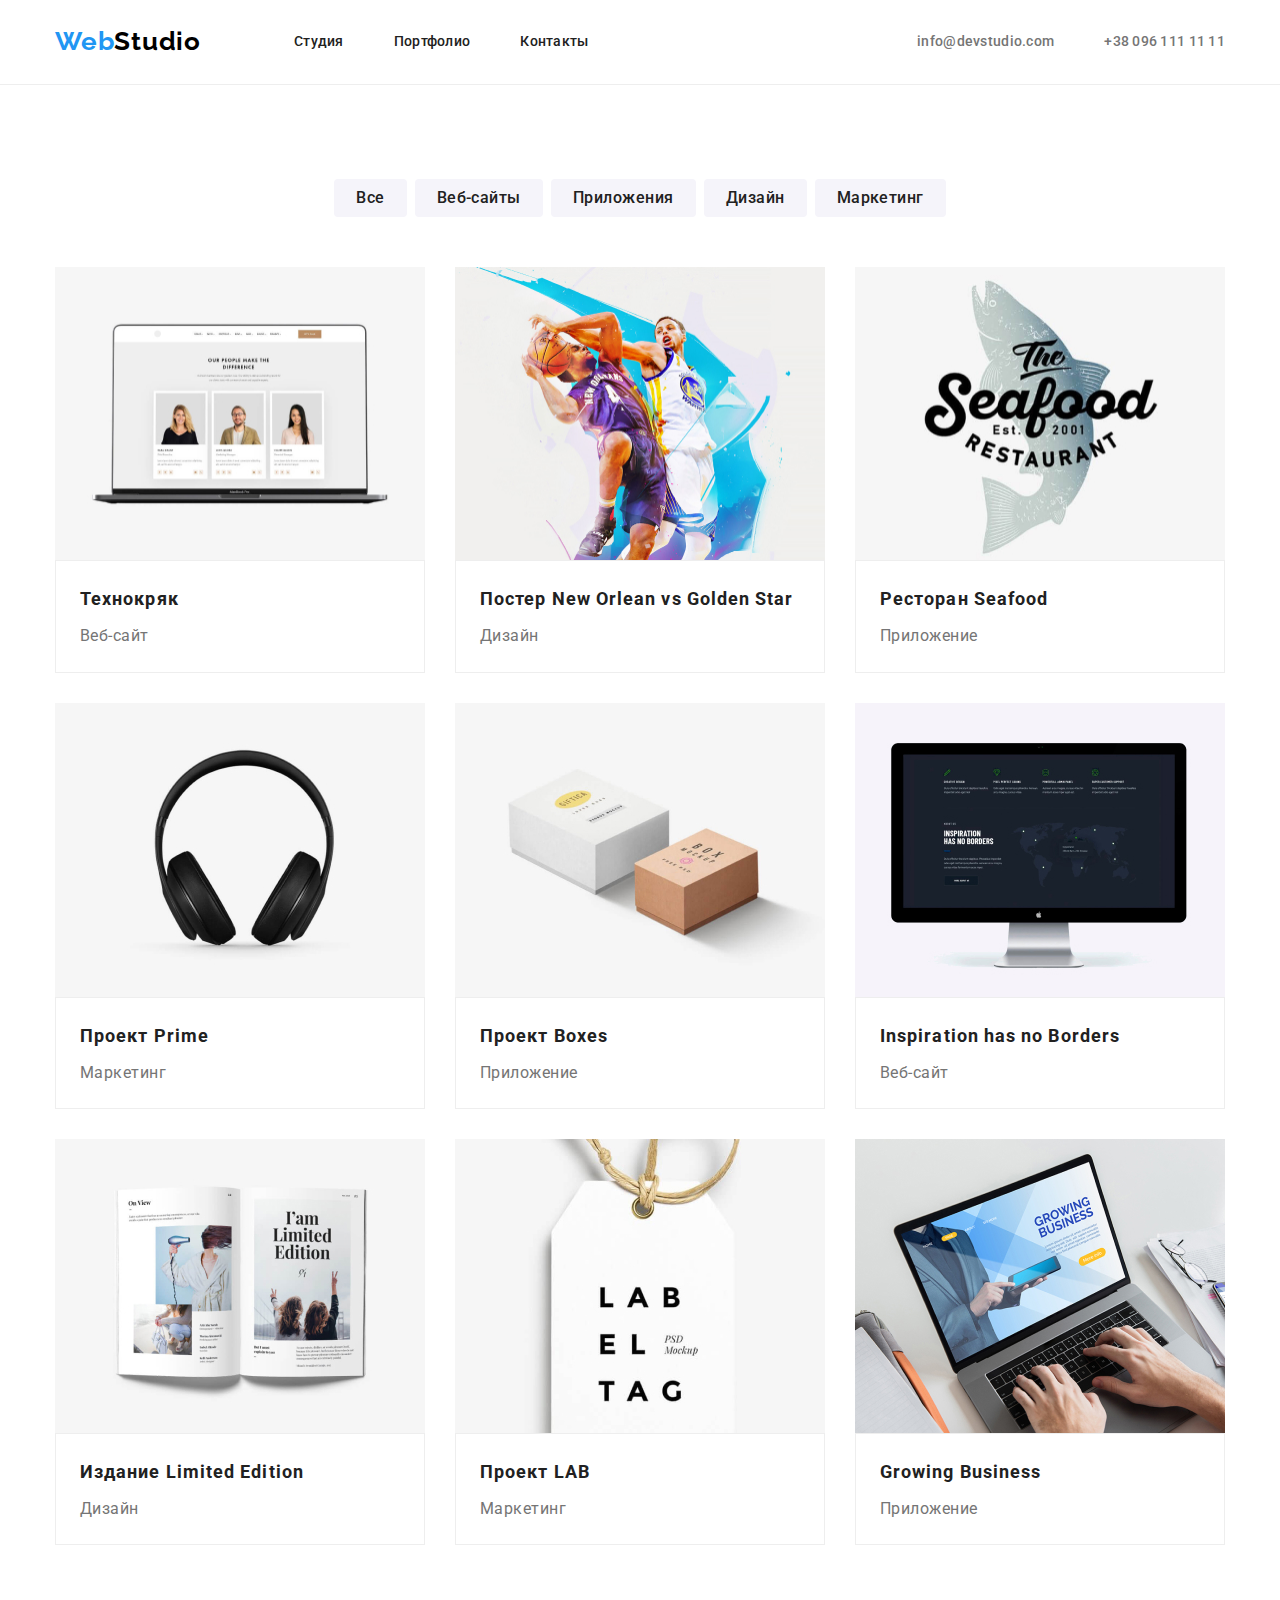
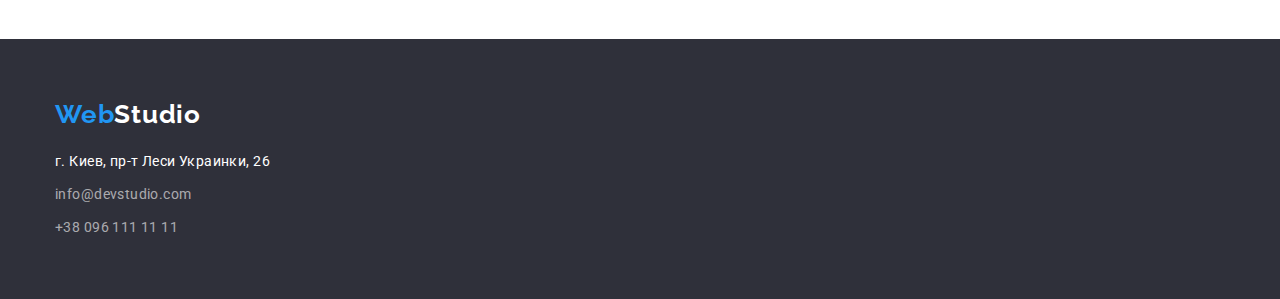
==== portfolio.html @ 852a6ca8 "Додавання фону" ====
<!DOCTYPE html>
<html lang="ru">

<head>
    <meta charset="UTF-8">
    <meta http-equiv="X-UA-Compatible" content="IE=edge">
    <meta name="viewport" content="width=device-width, initial-scale=1.0">
    <link rel="preconnect" href="https://fonts.googleapis.com">
    <link rel="preconnect" href="https://fonts.gstatic.com" crossorigin>
    <link href="https://fonts.googleapis.com/css2?family=Raleway:wght@700&family=Roboto:wght@400;500;700;900&display=swap"
        rel="stylesheet">
    <link rel="stylesheet" href="https://cdnjs.cloudflare.com/ajax/libs/modern-normalize/1.0.0/modern-normalize.min.css"/>
    <link rel="stylesheet" href="./css/styles.css">
    <title>Портфолио</title>
</head>

<body>
    <header class="page-header">
        <div class="container main-nav">
            <nav class="main-nav">
                <a class="logo" href="./index.html">Web<span class="logo-header">Studio</span></a>
                <ul class="site-nav">
                    <li class="site-nav-item"><a class="site-nav-link" href="./index.html">Студия</a></li>
                    <li class="site-nav-item"><a class="site-nav-link" href="#">Портфолио</a></li>
                    <li class="site-nav-item"><a class="site-nav-link" href="#">Контакты</a></li>
                </ul>
            </nav>
            <ul class="auth-nav">
                <li class="auth-nav-item"><a class="auth-nav-link" href="mailto:info@devstudio.com">info@devstudio.com</a></li>
                <li class="auth-nav-item"><a class="auth-nav-link" href="tel:+380961111111">+38 096 111 11 11</a></li>
            </ul>
        </div>
    </header>
    <main>
        <!--Портфолио-->
        <section class="section">
            <div class="container portfolio">
                <h1 class="visually-hidden">Филтри</h1>
                <ul class="filters">
                    <li class="filters-item"><button class="filters-button" type="button">Все</button></li>
                    <li class="filters-item"><button class="filters-button" type="button">Веб-сайты</button></li>
                    <li class="filters-item"><button class="filters-button" type="button">Приложения</button></li>
                    <li class="filters-item"><button class="filters-button" type="button">Дизайн</button></li>
                    <li class="filters-item"><button class="filters-button" type="button">Маркетинг</button></li>
                </ul>
                <ul class="projects">
                    <li class="projects-item">
                        <img src="./images/project1.jpg" alt="Технокряк" width="370" height="294">
                        <div class="projects-content">
                            <h2 class="projects-title">Технокряк</h2>
                            <p class="projects-text">Веб-сайт</p>
                        </div>  
                    </li>
                    <li class="projects-item">
                        <img src="./images/project2.jpg" alt="Постер New Orlean vs Golden Star" width="370" height="294">
                        <div class="projects-content">
                            <h2 class="projects-title">Постер New Orlean vs Golden Star</h2>
                            <p class="projects-text">Дизайн</p>
                        </div>
                    </li>
                    <li class="projects-item">
                        <img src="./images/project3.jpg" alt="Ресторан Seafood" width="370" height="294">
                        <div class="projects-content">
                            <h2 class="projects-title">Ресторан Seafood</h2>
                            <p class="projects-text">Приложение</p>
                        </div>
                    </li>
                    <li class="projects-item">
                        <img src="./images/project4.jpg" alt="Проект Prime" width="370" height="294">
                        <div class="projects-content">
                            <h2 class="projects-title">Проект Prime</h2>
                            <p class="projects-text">Маркетинг</p>
                        </div>
                    </li>
                    <li class="projects-item">
                        <img src="./images/project5.jpg" alt="Проект Boxes" width="370" height="294">
                        <div class="projects-content">
                            <h2 class="projects-title">Проект Boxes</h2>
                            <p class="projects-text">Приложение</p>
                        </div>
                    </li>
                    <li class="projects-item">
                        <img src="./images/project6.jpg" alt="Inspiration has no Borders" width="370" height="294">
                        <div class="projects-content">
                            <h2 class="projects-title">Inspiration has no Borders</h2>
                            <p class="projects-text">Веб-сайт</p>
                        </div>
                    </li>
                    <li class="projects-item">
                        <img src="./images/project7.jpg" alt="Издание Limited Edition" width="370" height="294">
                        <div class="projects-content">
                            <h2 class="projects-title">Издание Limited Edition</h2>
                            <p class="projects-text">Дизайн</p>
                        </div>
                    </li>
                    <li class="projects-item">
                        <img src="./images/project8.jpg" alt="Проект LAB" width="370" height="294">
                        <div class="projects-content">
                            <h2 class="projects-title">Проект LAB</h2>
                            <p class="projects-text">Маркетинг</p>
                        </div>
                    </li>
                    <li class="projects-item">
                        <img src="./images/project9.jpg" alt="Growing Business" width="370" height="294">
                        <div class="projects-content">
                            <h2 class="projects-title">Growing Business</h2>
                            <p class="projects-text">Приложение</p>
                        </div>
                    </li>
                </ul>
            </div>
        </section>
    </main>
    <footer class="page-footer">
        <div class="container footer-list">
            <a class="logo" href="./index.html">Web<span class="logo-footer">Studio</span></a>
            <address class="addres-info">
                <ul class="address-list">
                    <li class="address-item"><a class="address-list-map" href="http://surl.li/bkaxq" target="_blank"
                            rel="noreferrer noopener">г. Киев,
                            пр-т Леси Украинки, 26</a></li>
                    <li class="address-item"><a class="address-list-link"
                            href="mailto:info@devstudio.com">info@devstudio.com</a></li>
                    <li class="address-item"><a class="address-list-link" href="tel:+380961111111">+38 096 111 11 11</a></li>
                </ul>
            </address>
        </div>
    </footer>
</body>
</html>
---- css/styles.css ----
:root {
    --title-color: #212121;
    --text-color: #757575;
    --accent-color: #2196f3;
    --primary-white-color: #ffffff;
    --whitecolor-60color: rgba(255, 255, 255, 0.6);
    --dark-background-color: #2f303a;
    --light-background-color: #f5f4fa;
    --logo-black: #000000;
    --box-shadow-color:rgba(0, 0, 0, 0.15);
    --border-color: #eeeeee;
  }
  body {
    font-family: 'Roboto', sans-serif;
    color: var(--text-color);
    background-color: var(--primary-white-color)
  }
  ul {
    list-style: none;
    margin-top: 0px;
    margin-bottom: 0px;
    padding: 0px;
  }
  h1, h2, h3, p {
    margin: 0px 0px;
  }
  .visually-hidden {
    position: absolute;
    clip: rect(0 0 0 0);
    width: 1px;
    height: 1px;
    margin: -1px;
  }
  img {
    display: block;
    max-width: 100%;
    height: auto;
  }
  .container {
    width: 1200px;
    margin: 0 auto;
    padding-left: 15px;
    padding-right: 15px;
  }
  .section {
    padding: 94px 0px;
  }
  .section-title {
    color: var(--title-color);
    font-weight: 700;
    font-size: 36px;
    line-height: 1.17;
    text-align: center;
    letter-spacing: 0.03em;
  }
  .page-header {
    border-bottom: 1px solid var(--border-color);
  }
  /*Лого*/
  .logo {
    font-family: 'Raleway';
    color: var(--accent-color);
    font-weight: 700;
    font-size: 26px;
    line-height: 1.19;
    letter-spacing: 0.03em;
    text-decoration-line: none;
  }
  .logo-header {
    padding: 24px 0 25px;
    color: var(--logo-black);
    font-weight: 700;
    font-size: 26px;
    line-height: 1.19;
    letter-spacing: 0.03em;
  }
  .logo-footer {
    margin-top: 60px;
    margin-bottom: 20px;
    color: var(--primary-white-color);
    font-weight: 700;
    font-size: 26px;
    line-height: 1.19;
    letter-spacing: 0.03em;
  }
  /*Навігація*/
  .main-nav {
    display: flex;
    align-items: center;
    justify-content: space-between;
  }
  .site-nav {
    display: flex;
    margin-left: 93px;
  }
  .site-nav-item:not(:last-child) {
    margin-right: 50px;
  }
  .site-nav-link {
    display: block;
    padding: 32px 0;
    color: var(--title-color);
    font-weight: 500;
    font-size: 14px;
    line-height: 1.14;
    letter-spacing: 0.02em;
    text-decoration-line: none;
  }
  .site-nav-link:hover,
  .site-nav-link:focus {
    color: var(--accent-color);
  }
  .auth-nav {
    display: flex;
  }
  .auth-nav-item:not(:last-child) {
    margin-right: 50px;
  }
  .auth-nav-link {
    display: block;
    padding: 32px 0;
    color: var(--text-color);
    font-weight: 500;
    font-size: 14px;
    line-height: 1.4;
    letter-spacing: 0.02em;
    text-decoration-line: none;
  }
  .auth-nav-link:hover,
  .auth-nav-link:focus {
    color: var(--accent-color);
  }
  /*Шапка*/
  .main-section,
  .page-footer {
    background-color: var(--dark-background-color);
  }
  .main-section {
    padding: 200px 0 200px;
  }
  .main-title {
    color: var(--primary-white-color);
    font-weight: 900;
    font-size: 44px;
    line-height: 1.36;
    text-align: center;
    letter-spacing: 0.06em;
    text-transform: uppercase;
    max-width: 696px;
    margin: 0px auto 30px;
  }
  .main-button {
    color: var(--primary-white-color);
    background: var(--accent-color);
    font-weight: 700;
    font-size: 16px;
    line-height: 1.88;
    display: flex;
    align-items: center;
    text-align: center;
    letter-spacing: 0.06em;
    box-shadow: 0px 4px 4px var(--box-shadow-color);
    border-radius: 4px;
    cursor: pointer;
    margin: 0 auto;
    padding: 10px 32px;
  }
  /*Особенности*/
  .feature-list {
    display: flex;
    padding: 0px;
    margin: 0px;
  }
  .feature-list-item {
    width: 270px;
    height: 101px;
  }
  .feature-list-item:not(:last-child) {
    margin-right: 30px;
  }
  .feature-list-title {
    margin-bottom: 10px;
    color: var(--title-color);
    font-weight: 700;
    font-size: 14px;
    line-height: 1.14;
    letter-spacing: 0.03em;
    text-transform: uppercase;
  }
  .feature-list-text {
    font-size: 14px;
    line-height: 1.71;
    letter-spacing: 0.03em;
  }
  /*Чим ми займаємось*/
  .work {
    padding-top: 0px;
  }
  .work-list {
    display: flex;
    margin-top: 50px;
    padding: 0px;
  }
  .work-list-item:not(:last-child) {
    margin-right: 30px;
  }
  /*Наша команда*/
  .team {
    background-color: var(--light-background-color);
  }
  .team-list {
    display: flex;
    padding: 0px;
    margin: 50px 0 0;
  }
  .team-list-item:not(:last-child) {
    margin-right: 30px;
  }
  .team-list-item {
    background-color: var(--primary-white-color);
    box-shadow: 0px 1px 3px rgba(0, 0, 0, 0.12),
    0px 1px 1px rgba(0, 0, 0, 0.14),
    0px 2px 1px rgba(0, 0, 0, 0.2);
    border-radius: 0px 0px 4px 4px;
  }
  .team-info {
    padding-top: 30px;
    padding-bottom: 30px;
  }
  .team-list-title {
    margin-bottom: 10px;
    color: var(--title-color);
    font-weight: 500;
    font-size: 16px;
    line-height: 1.19;
    text-align: center;
    letter-spacing: 0.03em;
  }
  .team-list-text {
    font-size: 16px;
    line-height: 1.19;
    text-align: center;
    letter-spacing: 0.03em;
  }
  /*Підвал*/
  .page-footer {
    padding-top: 60px;
    padding-bottom: 60px;
  }
  .addres-info {
    margin-top: 20px;
  }
  .address-item:not(:first-child) {
    margin-top: 9px;
  }
  .address-list-map {
    color: var(--primary-white-color);
    font-size: 14px;
    line-height: 1.71;
    letter-spacing: 0.03em;
    font-style: normal;
    text-decoration-line: none;
  }
  .address-list-link {
    color: var(--whitecolor-60color);
    font-size: 14px;
    line-height: 1.71;
    letter-spacing: 0.03em;
    font-style: normal;
    text-decoration-line: none;
  }
  .address-list-map:hover,
  .address-list-map:focus {
    color: var(--accent-color);
  }
  .address-list-link:hover,
  .address-list-link:focus {
    color: var(--accent-color);
  }
  /*ПОРТФОЛІО*/
  /*Фільтри*/
  .container .portfolio {
    margin-top: 94px;
    margin-bottom: 94px;
  }
  .filters {
    display: flex;
    justify-content: center;
    margin-bottom: 50px;
  }
  .filters-item:not(:last-child) {
    margin-right: 8px;
  }
  .filters-button {
    background-color: var(--light-background-color);
    color: var(--title-color);
    font-weight: 500;
    font-size: 16px;
    line-height: 1.62;
    text-align: center;
    letter-spacing: 0.03em;
    cursor: pointer;
    border-radius: 4px;
    border: none;
    padding: 6px 22px;
  }
  .filters-button:hover,
  .filters-button:focus {
    color: var(--primary-white-color);
    background-color: var(--accent-color);
  }
  /*Проекти*/
  .projects {
    display: flex;
    flex-wrap: wrap;
    margin-top: -30px;
    margin-left: -30px;
  }
  .projects-item {
    margin-top: 30px;
    margin-left: 30px;
    flex-basis: calc((100% - 90px) / 3);
  }
  .projects-content {
    padding: 20px 24px;
    border: 1px solid var(--border-color)
  }
  .projects-title {
    margin-bottom: 4px;
    color: var(--title-color);
    font-weight: 700;
    font-size: 18px;
    line-height: 2;
    letter-spacing: 0.06em;
  }
  .projects-text {
    font-size: 16px;
    line-height: 1.88;
    letter-spacing: 0.03em;
  }
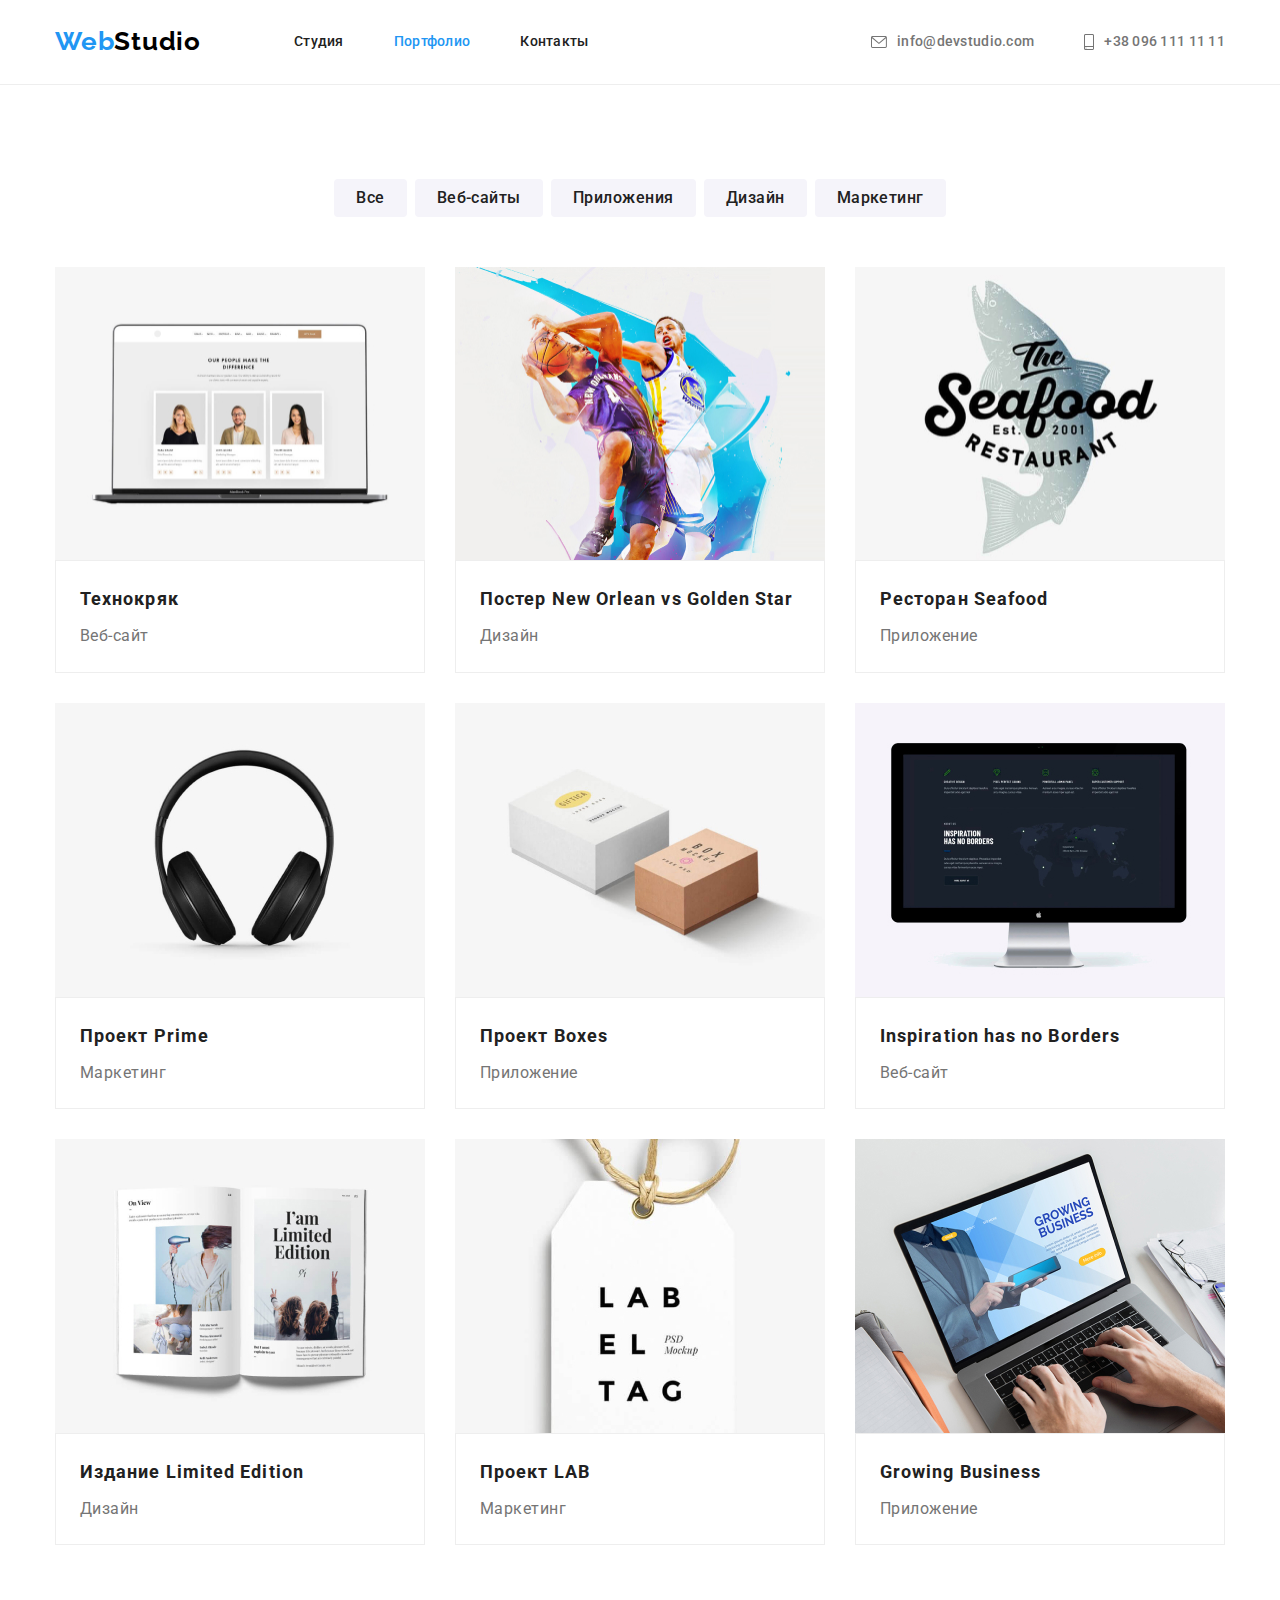
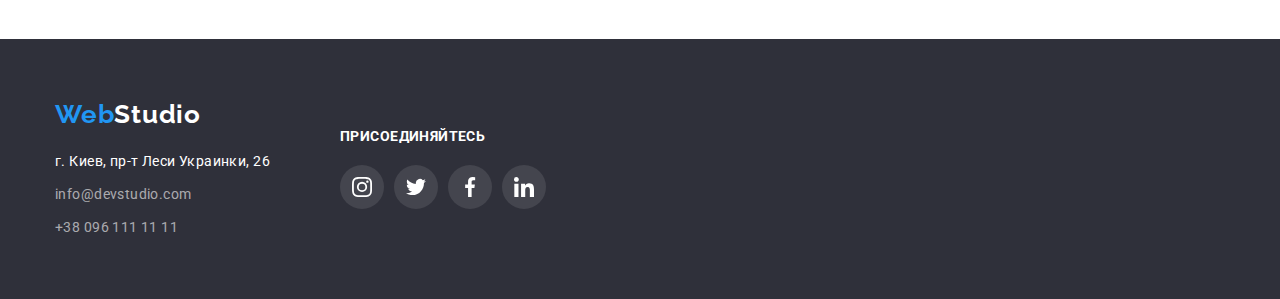
==== commit 20a2538d: "Векторна графіка та інші декоративні елементи" ====
--- a/portfolio.html
+++ b/portfolio.html
@@ -21,13 +21,23 @@
                 <a class="logo" href="./index.html">Web<span class="logo-header">Studio</span></a>
                 <ul class="site-nav">
                     <li class="site-nav-item"><a class="site-nav-link" href="./index.html">Студия</a></li>
-                    <li class="site-nav-item"><a class="site-nav-link" href="#">Портфолио</a></li>
+                    <li class="site-nav-item"><a class="site-nav-link active-link" href="#">Портфолио</a></li>
                     <li class="site-nav-item"><a class="site-nav-link" href="#">Контакты</a></li>
                 </ul>
             </nav>
             <ul class="auth-nav">
-                <li class="auth-nav-item"><a class="auth-nav-link" href="mailto:info@devstudio.com">info@devstudio.com</a></li>
-                <li class="auth-nav-item"><a class="auth-nav-link" href="tel:+380961111111">+38 096 111 11 11</a></li>
+                <li class="auth-nav-item">
+                    <a class="auth-nav-link" href="mailto:info@devstudio.com">
+                        <svg class="auth-nav-icon" width="16px" height="12px">
+                            <use href="./images/symbol-defs.svg#envelope"></use>
+                        </svg>
+                        info@devstudio.com</a>
+                </li>
+                <li class="auth-nav-item"><a class="auth-nav-link" href="tel:+380961111111">
+                        <svg class="auth-nav-icon" width="10px" height="16px">
+                            <use href="./images/symbol-defs.svg#smartphone"></use>
+                        </svg>
+                        +38 096 111 11 11</a></li>
             </ul>
         </div>
     </header>
@@ -113,17 +123,54 @@
     </main>
     <footer class="page-footer">
         <div class="container footer-list">
-            <a class="logo" href="./index.html">Web<span class="logo-footer">Studio</span></a>
-            <address class="addres-info">
-                <ul class="address-list">
-                    <li class="address-item"><a class="address-list-map" href="http://surl.li/bkaxq" target="_blank"
-                            rel="noreferrer noopener">г. Киев,
-                            пр-т Леси Украинки, 26</a></li>
-                    <li class="address-item"><a class="address-list-link"
-                            href="mailto:info@devstudio.com">info@devstudio.com</a></li>
-                    <li class="address-item"><a class="address-list-link" href="tel:+380961111111">+38 096 111 11 11</a></li>
+            <div>
+                <a class="logo" href="./index.html">Web<span class="logo-footer">Studio</span></a>
+                <address class="addres-info">
+                    <ul class="address-list">
+                        <li class="address-item"><a class="address-list-map" href="http://surl.li/bkaxq" target="_blank"
+                                rel="noreferrer noopener">г. Киев,
+                                пр-т Леси Украинки, 26</a></li>
+                        <li class="address-item"><a class="address-list-link"
+                                href="mailto:info@devstudio.com">info@devstudio.com</a>
+                        </li>
+                        <li class="address-item"><a class="address-list-link" href="tel:+380961111111">+38 096 111 11 11</a>
+                        </li>
+                    </ul>
+                </address>
+            </div>
+            <div class="footer-social-media">
+                <h3>ПРИСОЕДИНЯЙТЕСЬ</h3>
+                <ul class="footer-social-list">
+                    <li class="social-item footer-social-item">
+                        <a class="social-link footer-social-link" href="">
+                            <svg class="social-icon" width="20px" height="20px">
+                                <use href="./images/symbol-defs.svg#instagram"></use>
+                            </svg>
+                        </a>
+                    </li>
+                    <li class="social-item footer-social-item">
+                        <a class="social-link footer-social-link" href="">
+                            <svg class="social-icon" width="20px" height="20px">
+                                <use href="./images/symbol-defs.svg#twitter"></use>
+                            </svg>
+                        </a>
+                    </li>
+                    <li class="social-item footer-social-item">
+                        <a class="social-link footer-social-link" href="">
+                            <svg class="social-icon" width="20px" height="20px">
+                                <use href="./images/symbol-defs.svg#facebook"></use>
+                            </svg>
+                        </a>
+                    </li>
+                    <li class="social-item footer-social-item">
+                        <a class="social-link footer-social-link" href="">
+                            <svg class="social-icon" width="20px" height="20px">
+                                <use href="./images/symbol-defs.svg#linkedin"></use>
+                            </svg>
+                        </a>
+                    </li>
                 </ul>
-            </address>
+            </div>
         </div>
     </footer>
 </body>
--- a/css/styles.css
+++ b/css/styles.css
@@ -8,7 +8,9 @@
     --light-background-color: #f5f4fa;
     --logo-black: #000000;
     --box-shadow-color:rgba(0, 0, 0, 0.15);
+    --background-item-footer: #44454E;
     --border-color: #eeeeee;
+    --icon-color: #afb1b8;
   }
   body {
     font-family: 'Roboto', sans-serif;
@@ -110,6 +112,9 @@
   .site-nav-link:focus {
     color: var(--accent-color);
   }
+  .active-link {
+    color: var(--accent-color);
+  }
   .auth-nav {
     display: flex;
   }
@@ -117,9 +122,11 @@
     margin-right: 50px;
   }
   .auth-nav-link {
-    display: block;
+    display: flex;
+    align-items: center;
     padding: 32px 0;
     color: var(--text-color);
+    fill: var(--text-color);
     font-weight: 500;
     font-size: 14px;
     line-height: 1.4;
@@ -129,8 +136,26 @@
   .auth-nav-link:hover,
   .auth-nav-link:focus {
     color: var(--accent-color);
-  }
+    fill: var(--accent-color);
+  }
+  .auth-nav-icon {
+    margin-right: 10px;
+  }
+  
   /*Шапка*/
+  .overlay {
+    max-width: 1600px;
+    height: 600px;
+    margin: 0 auto;
+    background-image: linear-gradient(to right,
+      rgba(47, 48, 58, 0.4),
+      rgba(47, 48, 58, 0.4)
+      ),
+      url(../images/overlay.jpg);
+    background-repeat: no-repeat;
+    background-position: center;
+    background-size: cover;
+  }
   .main-section,
   .page-footer {
     background-color: var(--dark-background-color);
@@ -171,9 +196,17 @@
     padding: 0px;
     margin: 0px;
   }
+  .feature-icon {
+    width: 270px;
+    height: 120px;
+    padding: 25px 100px;
+    margin-bottom: 30px;
+    background-color: var(--light-background-color);
+    border-radius: 4px;
+  }
   .feature-list-item {
     width: 270px;
-    height: 101px;
+    height: 251px;
   }
   .feature-list-item:not(:last-child) {
     margin-right: 30px;
@@ -192,6 +225,7 @@
     line-height: 1.71;
     letter-spacing: 0.03em;
   }
+  
   /*Чим ми займаємось*/
   .work {
     padding-top: 0px;
@@ -242,13 +276,67 @@
     text-align: center;
     letter-spacing: 0.03em;
   }
+  /*Соціальні мережі*/
+  .social-list {
+    display: flex;
+    align-items: center;
+    margin: 16px 32px 0px;
+  }
+  .social-item:not(:last-child) {
+    margin-right: 10px;
+  }
+  .social-link {
+    display: flex;
+    align-items: center;
+    width: 44px;
+    height: 44px;
+    padding: 12px 12px;
+    border-radius: 50%;
+    fill: var(--icon-color);
+  }
+  .social-link:hover,
+  .social-link:focus {
+    background-color: #2196f3;
+    fill: var(--primary-white-color);
+  }
+  /*Клієнти*/
+  .client-list {
+    display: flex;
+    align-items: center;
+    margin-top: 50px;
+  }
+  .client-item:not(:last-child) {
+    margin-right: 30px;
+  }
+  .client-link {
+    display: flex;
+    width: 170px;
+    height: 92px;
+    justify-content: center;
+    align-items: center;
+    fill: var(--icon-color);
+    border: 1px solid var(--icon-color);
+    box-sizing: border-box;
+    border-radius: 4px;
+  }
+  .client-link:hover,
+  .client-link:focus {
+    fill: var(--accent-color);
+    border-color: var(--accent-color);
+  }
+
   /*Підвал*/
   .page-footer {
     padding-top: 60px;
     padding-bottom: 60px;
   }
+  .footer-list {
+    display: flex;
+    align-items: center;
+  }
   .addres-info {
     margin-top: 20px;
+    margin-right: 70px;
   }
   .address-item:not(:first-child) {
     margin-top: 9px;
@@ -276,6 +364,28 @@
   .address-list-link:hover,
   .address-list-link:focus {
     color: var(--accent-color);
+  }
+  .footer-social-list {
+    display: flex;
+    align-items: center;
+  }
+  .footer-social-media h3 {
+    font-weight: 700;
+    font-size: 14px;
+    line-height: 1.14;
+    letter-spacing: 0.03em;
+    color: var(--primary-white-color);
+    margin-bottom: 20px;
+  }
+  .footer-social-link {
+    display: flex;
+    align-items: center;
+    width: 44px;
+    height: 44px;
+    padding: 12px;
+    border-radius: 50%;
+    fill: var(--primary-white-color);
+    background-color: var(--background-item-footer);
   }
   /*ПОРТФОЛІО*/
   /*Фільтри*/
@@ -308,6 +418,10 @@
   .filters-button:focus {
     color: var(--primary-white-color);
     background-color: var(--accent-color);
+    box-shadow: 0px 3px 1px rgba(0, 0, 0, 0.1),
+    0px 1px 2px rgba(0, 0, 0, 0.08),
+    0px 2px 2px rgba(0, 0, 0, 0.12);
+    border-radius: 4px;
   }
   /*Проекти*/
   .projects {
@@ -321,6 +435,14 @@
     margin-left: 30px;
     flex-basis: calc((100% - 90px) / 3);
   }
+  .projects-item:hover,
+  .projects-item:focus {
+    border: 1px solid var(--border-color);
+    box-sizing: border-box;
+    box-shadow: 0px 1px 1px rgba(0, 0, 0, 0.12),
+    0px 4px 4px rgba(0, 0, 0, 0.06),
+    1px 4px 6px rgba(0, 0, 0, 0.16);
+  }
   .projects-content {
     padding: 20px 24px;
     border: 1px solid var(--border-color)
